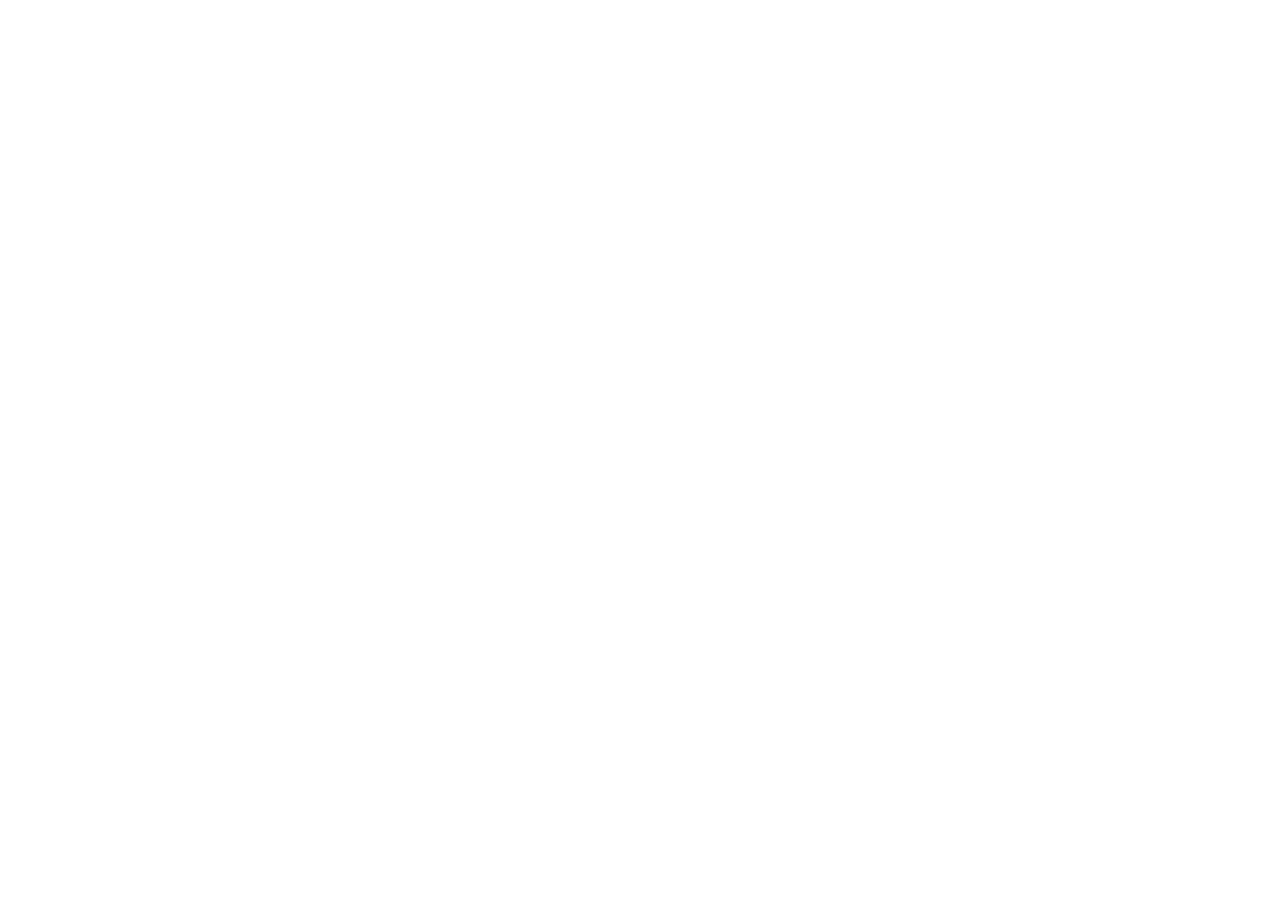
==== Portfolio/index.html @ e0afd0f1 "Add files via upload" ====
<!DOCTYPE html>
<html lang="en">

<head>
    <meta charset="UTF-8">
    <meta name="viewport" content="width=device-width, initial-scale=1.0">
    <title>Portfolio</title>
    <link rel="stylesheet" href="src/css/style.css">
    <script async src="https://ga.jspm.io/npm:es-module-shims@1.5.1/dist/es-module-shims.js"
        crossorigin="anonymous"></script>
    <script type="importmap">
{
"imports": {
  "three": "https://unpkg.com/three@0.157.0/build/three.module.js",
  "three/addons/": "https://unpkg.com/three@0.157.0/examples/jsm/"
}
}
</script>
    </script>
</head>

<body>

</body>
<script type="module" src="src/js/script.js" defer></script>
<script type="module" src="src/js/models.js" defer></script>


</html>
---- Portfolio/src/css/style.css ----
*{
    margin: 0;
    padding: 0;
}
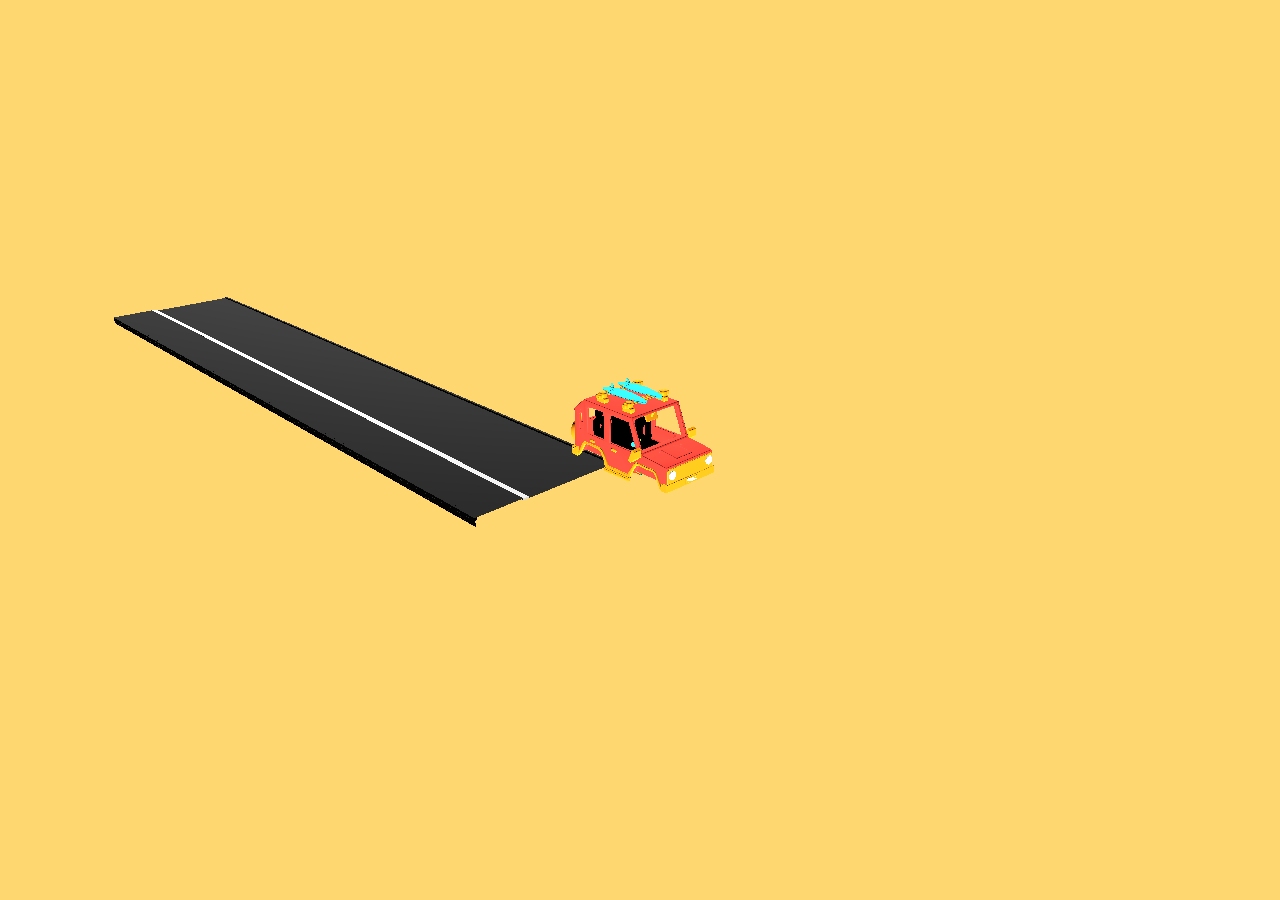
==== commit 754e09ed: "Add files via upload" ====
--- a/Portfolio/index.html
+++ b/Portfolio/index.html
@@ -1,29 +1 @@
-<!DOCTYPE html>
-<html lang="en">
-
-<head>
-    <meta charset="UTF-8">
-    <meta name="viewport" content="width=device-width, initial-scale=1.0">
-    <title>Portfolio</title>
-    <link rel="stylesheet" href="src/css/style.css">
-    <script async src="https://ga.jspm.io/npm:es-module-shims@1.5.1/dist/es-module-shims.js"
-        crossorigin="anonymous"></script>
-    <script type="importmap">
-{
-"imports": {
-  "three": "https://unpkg.com/three@0.157.0/build/three.module.js",
-  "three/addons/": "https://unpkg.com/three@0.157.0/examples/jsm/"
-}
-}
-</script>
-    </script>
-</head>
-
-<body>
-
-</body>
-<script type="module" src="src/js/script.js" defer></script>
-<script type="module" src="src/js/models.js" defer></script>
-
-
-</html>+<!DOCTYPE html><html lang="en"><head><meta charset="utf-8"><meta name="viewport" content="width=device-width, initial-scale=1.0"><title>Portfolio</title><style>*{margin:0;padding:0}</style></head><body> </body><script type="module" src="./index.fbc20d29.js" defer></script><script type="module" src="./index.3822b4bb.js" defer></script></html>